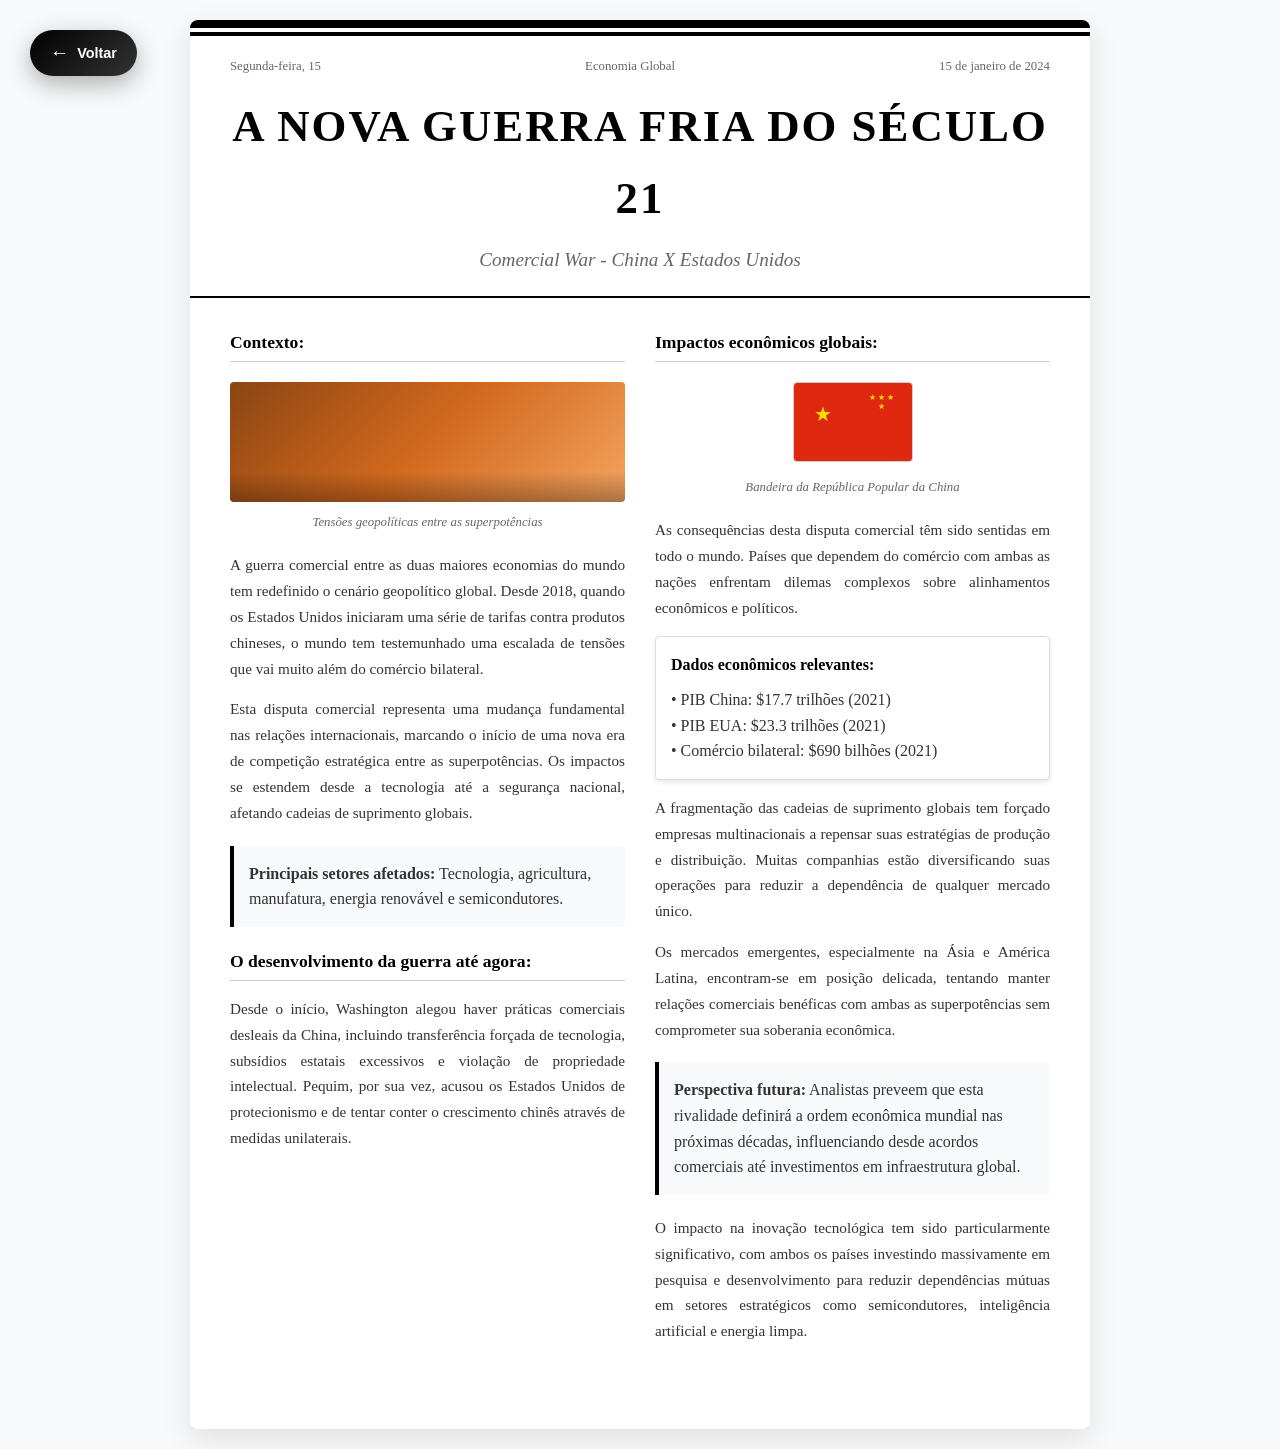
==== HTML/guerrafria.html @ b33c529e "feat: adicionando paginas html" ====
<!DOCTYPE html>
<html lang="pt-BR">
<head>
    <meta charset="UTF-8">
    <meta name="viewport" content="width=device-width, initial-scale=1.0">
    <title>A Nova Guerra Fria do Século 21</title>
    <style>
        * {
            margin: 0;
            padding: 0;
            box-sizing: border-box;
        }

        body {
            font-family: 'Times New Roman', serif;
            line-height: 1.6;
            color: #333;
            background: #f8f9fa;
        }

        .newspaper {
            max-width: 900px;
            margin: 20px auto;
            background: white;
            box-shadow: 0 10px 30px rgba(0,0,0,0.1);
            border-radius: 8px;
            overflow: hidden;
        }

        .header-bars {
            background: #000;
            height: 8px;
            margin-bottom: 4px;
        }

        .header-bars:nth-child(2) {
            height: 4px;
            margin-bottom: 20px;
        }

        .newspaper-header {
            padding: 0 40px;
            text-align: center;
            border-bottom: 2px solid #000;
            margin-bottom: 30px;
        }

        .date-info {
            display: flex;
            justify-content: space-between;
            font-size: 0.8rem;
            color: #666;
            margin-bottom: 15px;
        }

        .main-headline {
            font-size: 2.8rem;
            font-weight: bold;
            text-transform: uppercase;
            letter-spacing: 2px;
            margin-bottom: 10px;
            color: #000;
        }

        .sub-headline {
            font-size: 1.2rem;
            color: #666;
            margin-bottom: 20px;
            font-style: italic;
        }

        .content-wrapper {
            padding: 0 40px 40px;
        }

        .main-content {
            display: grid;
            grid-template-columns: 1fr 1fr;
            gap: 30px;
            margin-bottom: 30px;
        }

        .content-section {
            position: relative;
        }

        .section-title {
            font-size: 1.1rem;
            font-weight: bold;
            margin-bottom: 15px;
            color: #000;
            border-bottom: 1px solid #ccc;
            padding-bottom: 5px;
        }

        .content-text {
            font-size: 0.95rem;
            text-align: justify;
            line-height: 1.7;
            margin-bottom: 15px;
        }

        .image-container {
            margin: 20px 0;
            text-align: center;
        }

        .flag-image {
            width: 120px;
            height: 80px;
            background: linear-gradient(to right, #de2910 0%, #de2910 100%);
            position: relative;
            margin: 0 auto 15px;
            border: 1px solid #ccc;
            border-radius: 4px;
        }

        .flag-image::before {
            content: '★';
            position: absolute;
            top: 15px;
            left: 20px;
            color: #ffde00;
            font-size: 20px;
        }

        .flag-image::after {
            content: '★ ★ ★ ★';
            position: absolute;
            top: 10px;
            right: 15px;
            color: #ffde00;
            font-size: 8px;
            line-height: 1.2;
            text-align: center;
            width: 30px;
        }

        .landscape-image {
            width: 100%;
            height: 120px;
            background: linear-gradient(135deg, #8B4513 0%, #D2691E 50%, #F4A460 100%);
            border-radius: 4px;
            margin-bottom: 10px;
            position: relative;
            overflow: hidden;
        }

        .landscape-image::before {
            content: '';
            position: absolute;
            bottom: 0;
            left: 0;
            right: 0;
            height: 30px;
            background: linear-gradient(to top, rgba(0,0,0,0.3), transparent);
        }

        .image-caption {
            font-size: 0.8rem;
            color: #666;
            font-style: italic;
            margin-top: 5px;
        }

        .back-button {
            position: fixed;
            top: 30px;
            left: 30px;
            background: linear-gradient(135deg, #000 0%, #333 100%);
            color: white;
            border: none;
            padding: 12px 20px;
            border-radius: 50px;
            font-size: 0.9rem;
            font-weight: 600;
            cursor: pointer;
            box-shadow: 0 8px 25px rgba(0, 0, 0, 0.3);
            transition: all 0.3s ease;
            display: flex;
            align-items: center;
            gap: 8px;
            text-decoration: none;
            z-index: 1000;
        }

        .back-button:hover {
            transform: translateY(-2px);
            box-shadow: 0 12px 35px rgba(0, 0, 0, 0.4);
            background: linear-gradient(135deg, #333 0%, #000 100%);
        }

        .back-button::before {
            content: '←';
            font-size: 1.2rem;
            font-weight: bold;
        }

        .highlight-box {
            background: #f8f9fa;
            border-left: 4px solid #000;
            padding: 15px;
            margin: 20px 0;
            border-radius: 0 4px 4px 0;
        }

        .stats-box {
            background: #fff;
            border: 1px solid #ddd;
            padding: 15px;
            margin: 15px 0;
            border-radius: 4px;
            box-shadow: 0 2px 5px rgba(0,0,0,0.1);
        }

        .stats-title {
            font-weight: bold;
            margin-bottom: 10px;
            color: #000;
        }

        @media (max-width: 768px) {
            .newspaper {
                margin: 10px;
                border-radius: 0;
            }

            .content-wrapper {
                padding: 0 20px 20px;
            }

            .newspaper-header {
                padding: 0 20px;
            }

            .main-headline {
                font-size: 2rem;
                letter-spacing: 1px;
            }

            .main-content {
                grid-template-columns: 1fr;
                gap: 20px;
            }

            .back-button {
                top: 20px;
                left: 20px;
                padding: 10px 16px;
                font-size: 0.8rem;
            }
        }

        @media (max-width: 480px) {
            .main-headline {
                font-size: 1.5rem;
                letter-spacing: 0.5px;
            }

            .date-info {
                flex-direction: column;
                text-align: center;
                gap: 5px;
            }
        }
    </style>
</head>
<body>
    <button class="back-button" onclick="history.back()">
        Voltar
    </button>

    <div class="newspaper">
        <div class="header-bars"></div>
        <div class="header-bars"></div>
        
        <header class="newspaper-header">
            <div class="date-info">
                <span>Segunda-feira, 15</span>
                <span>Economia Global</span>
                <span>15 de janeiro de 2024</span>
            </div>
            <h1 class="main-headline">A Nova Guerra Fria do Século 21</h1>
            <p class="sub-headline">Comercial War - China X Estados Unidos</p>
        </header>

        <div class="content-wrapper">
            <div class="main-content">
                <section class="content-section">
                    <h2 class="section-title">Contexto:</h2>
                    
                    <div class="image-container">
                        <div class="landscape-image"></div>
                        <p class="image-caption">Tensões geopolíticas entre as superpotências</p>
                    </div>

                    <p class="content-text">
                        A guerra comercial entre as duas maiores economias do mundo tem redefinido o cenário geopolítico global. Desde 2018, quando os Estados Unidos iniciaram uma série de tarifas contra produtos chineses, o mundo tem testemunhado uma escalada de tensões que vai muito além do comércio bilateral.
                    </p>

                    <p class="content-text">
                        Esta disputa comercial representa uma mudança fundamental nas relações internacionais, marcando o início de uma nova era de competição estratégica entre as superpotências. Os impactos se estendem desde a tecnologia até a segurança nacional, afetando cadeias de suprimento globais.
                    </p>

                    <div class="highlight-box">
                        <p><strong>Principais setores afetados:</strong> Tecnologia, agricultura, manufatura, energia renovável e semicondutores.</p>
                    </div>

                    <h3 class="section-title">O desenvolvimento da guerra até agora:</h3>
                    
                    <p class="content-text">
                        Desde o início, Washington alegou haver práticas comerciais desleais da China, incluindo transferência forçada de tecnologia, subsídios estatais excessivos e violação de propriedade intelectual. Pequim, por sua vez, acusou os Estados Unidos de protecionismo e de tentar conter o crescimento chinês através de medidas unilaterais.
                    </p>
                </section>

                <section class="content-section">
                    <h2 class="section-title">Impactos econômicos globais:</h2>
                    
                    <div class="image-container">
                        <div class="flag-image"></div>
                        <p class="image-caption">Bandeira da República Popular da China</p>
                    </div>

                    <p class="content-text">
                        As consequências desta disputa comercial têm sido sentidas em todo o mundo. Países que dependem do comércio com ambas as nações enfrentam dilemas complexos sobre alinhamentos econômicos e políticos.
                    </p>

                    <div class="stats-box">
                        <div class="stats-title">Dados econômicos relevantes:</div>
                        <p>• PIB China: $17.7 trilhões (2021)</p>
                        <p>• PIB EUA: $23.3 trilhões (2021)</p>
                        <p>• Comércio bilateral: $690 bilhões (2021)</p>
                    </div>

                    <p class="content-text">
                        A fragmentação das cadeias de suprimento globais tem forçado empresas multinacionais a repensar suas estratégias de produção e distribuição. Muitas companhias estão diversificando suas operações para reduzir a dependência de qualquer mercado único.
                    </p>

                    <p class="content-text">
                        Os mercados emergentes, especialmente na Ásia e América Latina, encontram-se em posição delicada, tentando manter relações comerciais benéficas com ambas as superpotências sem comprometer sua soberania econômica.
                    </p>

                    <div class="highlight-box">
                        <p><strong>Perspectiva futura:</strong> Analistas preveem que esta rivalidade definirá a ordem econômica mundial nas próximas décadas, influenciando desde acordos comerciais até investimentos em infraestrutura global.</p>
                    </div>

                    <p class="content-text">
                        O impacto na inovação tecnológica tem sido particularmente significativo, com ambos os países investindo massivamente em pesquisa e desenvolvimento para reduzir dependências mútuas em setores estratégicos como semicondutores, inteligência artificial e energia limpa.
                    </p>
                </section>
            </div>
        </div>
    </div>
</body>
</html>
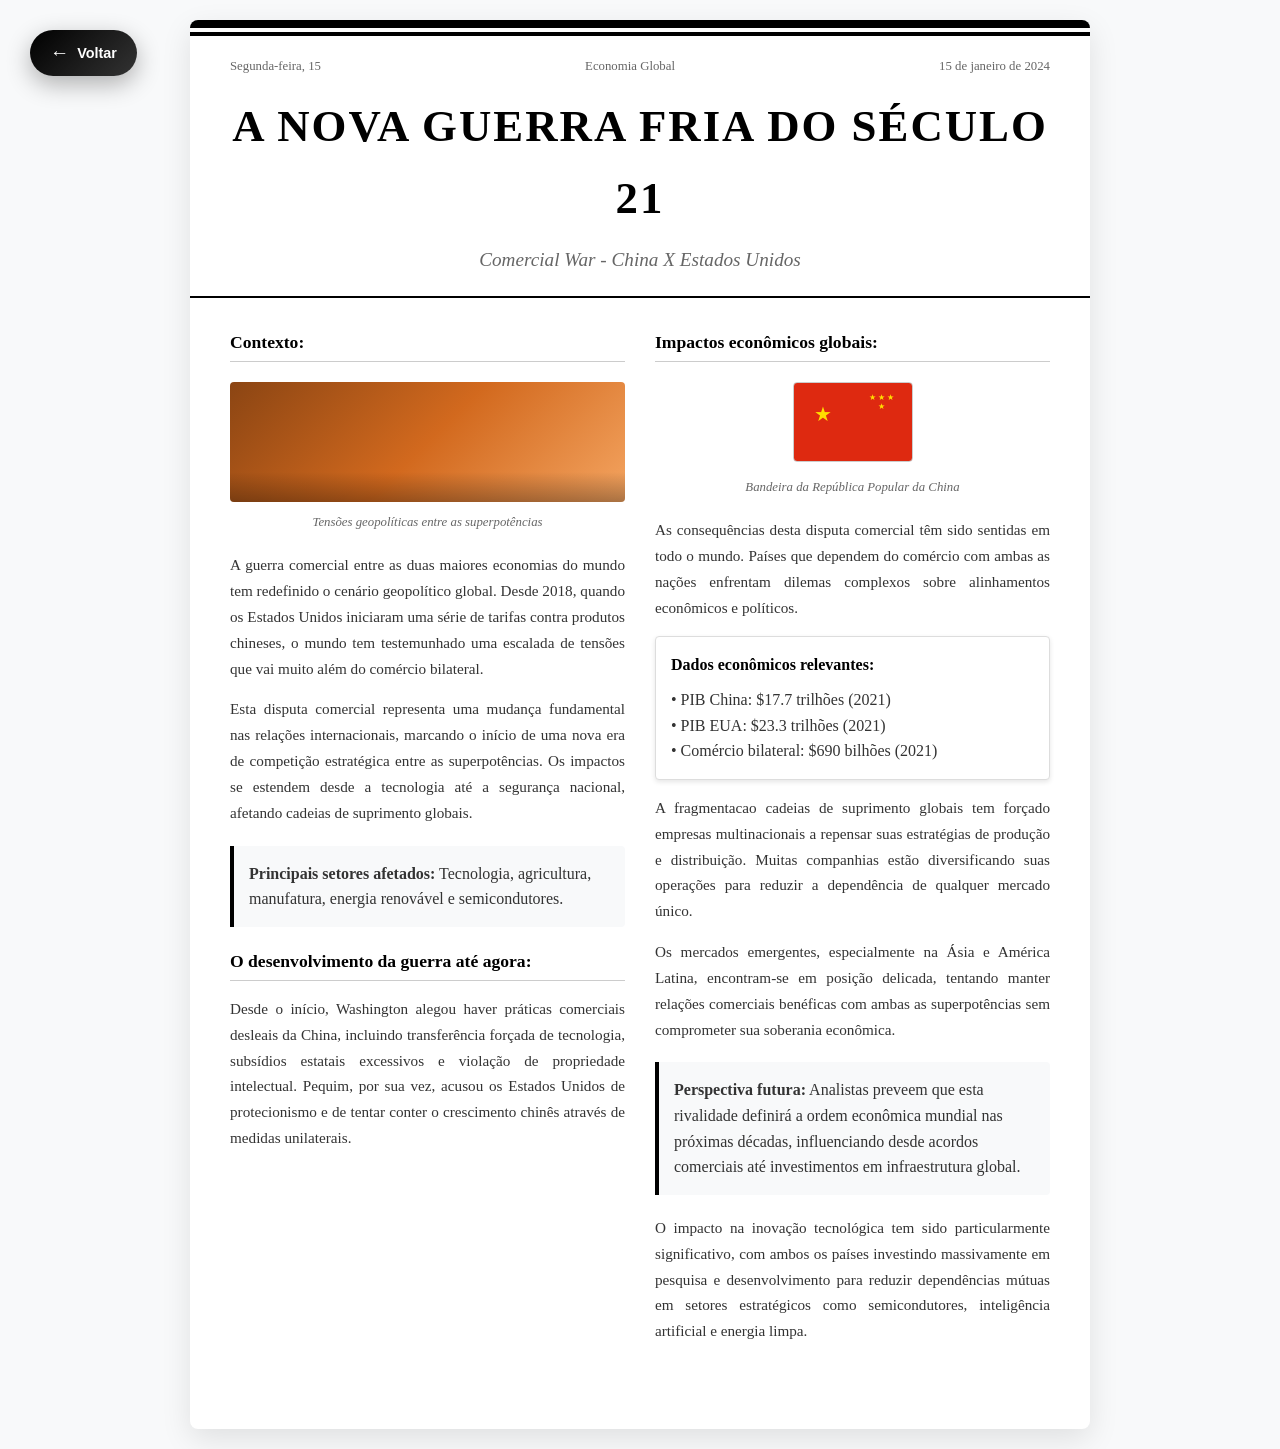
==== commit b5dce8bf: "alteraçoes" ====
--- a/HTML/guerrafria.html
+++ b/HTML/guerrafria.html
@@ -333,7 +333,7 @@
                     </div>
 
                     <p class="content-text">
-                        A fragmentação das cadeias de suprimento globais tem forçado empresas multinacionais a repensar suas estratégias de produção e distribuição. Muitas companhias estão diversificando suas operações para reduzir a dependência de qualquer mercado único.
+                        A fragmentacao cadeias de suprimento globais tem forçado empresas multinacionais a repensar suas estratégias de produção e distribuição. Muitas companhias estão diversificando suas operações para reduzir a dependência de qualquer mercado único.
                     </p>
 
                     <p class="content-text">
